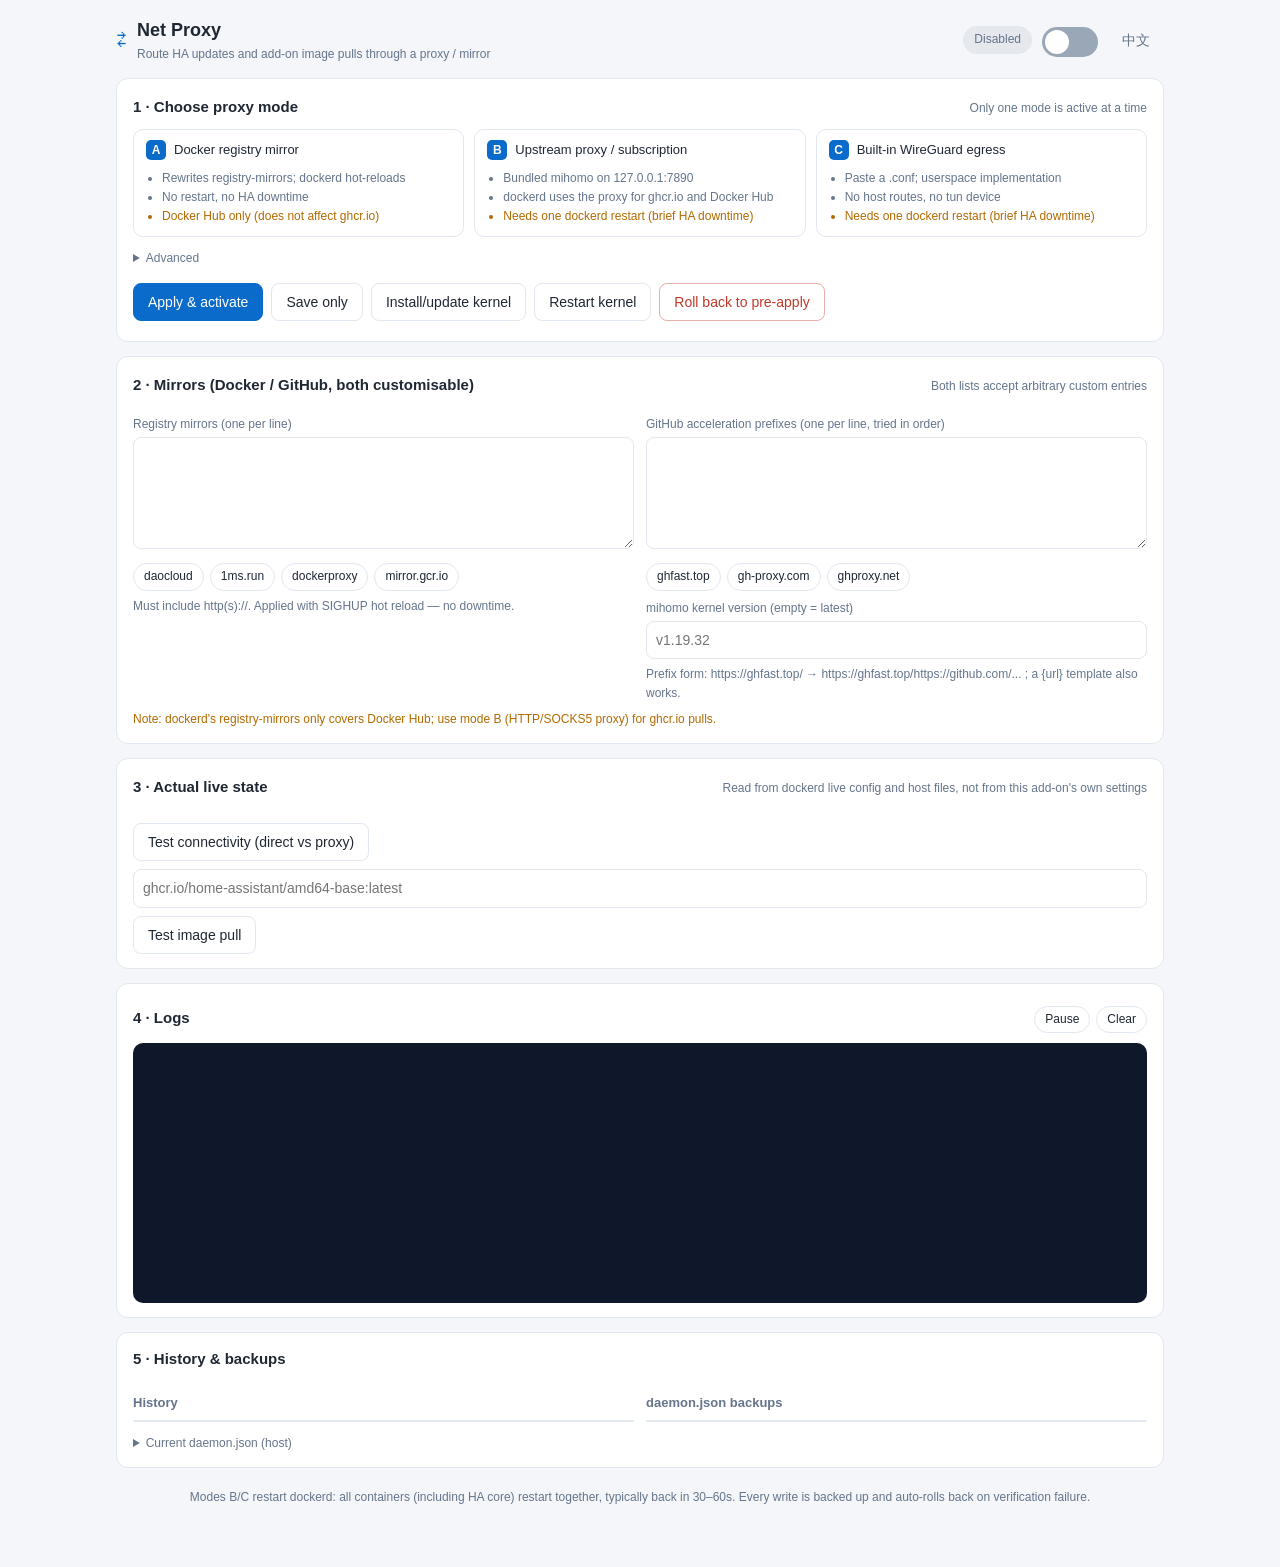
==== netproxy/static/index.html @ 16fc3b44 "feat: Net Proxy 取代旧代理加速器（预构建镜像 + 三种代理方式 + 可自定义 Docker/GitHub 镜像源） 旧 proxy-accelerator 已移除；新增 netprox" ====
<!DOCTYPE html>
<html lang="zh-CN">
<head>
<meta charset="utf-8">
<meta name="viewport" content="width=device-width, initial-scale=1">
<title>网络代理 · Net Proxy</title>
<link rel="stylesheet" href="style.css">
</head>
<body>
<div id="app">

  <header class="topbar">
    <div class="brand">
      <span class="logo">⇄</span>
      <div>
        <h1 data-i18n="title">网络代理</h1>
        <div class="sub" data-i18n="subtitle">让 HA 系统更新与插件安装的镜像拉取走代理 / 加速源</div>
      </div>
    </div>
    <div class="top-right">
      <div id="statePill" class="pill pill-off" data-i18n="state_off">未启用</div>
      <label class="switch" title="总开关">
        <input type="checkbox" id="master">
        <span class="slider"></span>
      </label>
      <button class="ghost" id="langBtn">EN</button>
    </div>
  </header>

  <div id="banners"></div>

  <section class="card">
    <div class="card-head">
      <h2 data-i18n="sec_mode">1 · 选择代理方式</h2>
      <span class="hint" data-i18n="sec_mode_hint">同一时间只启用一种方式</span>
    </div>
    <div class="modes">
      <div class="mode" data-mode="docker_mirror">
        <div class="mode-head"><b>A</b><span data-i18n="mode_a">Docker 加速镜像</span></div>
        <ul>
          <li data-i18n="mode_a_l1">改写 registry-mirrors，dockerd 热加载</li>
          <li data-i18n="mode_a_l2">不重启、不中断 HA</li>
          <li class="warn" data-i18n="mode_a_l3">只对 Docker Hub 生效（ghcr.io 不受它影响）</li>
        </ul>
      </div>
      <div class="mode" data-mode="upstream_proxy">
        <div class="mode-head"><b>B</b><span data-i18n="mode_b">上游代理 / 订阅</span></div>
        <ul>
          <li data-i18n="mode_b_l1">内置 mihomo，本地开 127.0.0.1:7890</li>
          <li data-i18n="mode_b_l2">dockerd 走代理，覆盖 ghcr.io 与 Docker Hub</li>
          <li class="warn" data-i18n="mode_b_l3">需要重启一次 dockerd（HA 短暂中断）</li>
        </ul>
      </div>
      <div class="mode" data-mode="wireguard">
        <div class="mode-head"><b>C</b><span data-i18n="mode_c">内置 WireGuard 出口</span></div>
        <ul>
          <li data-i18n="mode_c_l1">粘贴 .conf 即可，userspace 实现</li>
          <li data-i18n="mode_c_l2">不改主机路由、不建 tun，风险小</li>
          <li class="warn" data-i18n="mode_c_l3">需要重启一次 dockerd（HA 短暂中断）</li>
        </ul>
      </div>
    </div>

    <div id="panel-docker_mirror" class="mode-panel">
      <div class="hint" data-i18n="mode_a_hint">
        加速镜像地址在下面的「镜像源」区域填写（可自由增删自定义条目）。
        改动只需要 SIGHUP 热加载，不会中断 HA。
      </div>
    </div>

    <div id="panel-upstream_proxy" class="mode-panel">
      <div class="grid2">
        <div>
          <label data-i18n="up_type">上游类型</label>
          <select id="up-type">
            <option value="none" data-i18n="up_none">不使用固定上游</option>
            <option value="http">HTTP</option>
            <option value="socks5">SOCKS5</option>
          </select>
        </div>
        <div>
          <label data-i18n="up_url">上游地址</label>
          <input id="up-url" placeholder="http://192.168.1.10:7890">
        </div>
        <div><label data-i18n="up_user">用户名（可空）</label><input id="up-user"></div>
        <div><label data-i18n="up_pass">密码（可空）</label><input id="up-pass" type="password"></div>
      </div>
      <hr>
      <div class="grid2">
        <div><label data-i18n="sub_url">订阅地址（Clash/mihomo）</label><input id="sub-url" placeholder="https://.../subscribe?token=..."></div>
        <div><label data-i18n="sub_name">订阅名称</label><input id="sub-name"></div>
      </div>
      <div class="hint" data-i18n="sub_hint">
        订阅由内核自己拉取；如果订阅地址也被墙，可把订阅内容保存成 /share/netproxy/subscription.yaml，
        内核会自动改用它作为本地订阅文件。
      </div>
    </div>

    <div id="panel-wireguard" class="mode-panel">
      <label data-i18n="wg_conf">WireGuard 配置（标准 .conf）</label>
      <textarea id="wg-config" rows="10" spellcheck="false" placeholder="[Interface]&#10;PrivateKey = ...&#10;Address = 10.0.0.2/32&#10;DNS = 1.1.1.1&#10;&#10;[Peer]&#10;PublicKey = ...&#10;AllowedIPs = 0.0.0.0/0&#10;Endpoint = vpn.example.com:51820"></textarea>
      <div class="chips"><button class="chip" id="wgParse" data-i18n="wg_check">解析并校验</button></div>
      <div id="wgResult" class="hint"></div>
    </div>

    <details class="adv">
      <summary data-i18n="advanced">高级设置</summary>
      <div class="grid2">
        <div><label data-i18n="dns">DNS（每行一个）</label><textarea id="dns" rows="3" spellcheck="false"></textarea></div>
        <div>
          <label data-i18n="kernel_url">内核下载地址（可空）</label>
          <input id="kernel-url" placeholder="https://github.com/MetaCubeX/mihomo/releases/...">
          <label class="inline"><input type="checkbox" id="auto-rollback"> <span data-i18n="auto_rollback">代理不健康时自动回滚并关闭</span></label>
          <div class="grid2">
            <div><label data-i18n="health_s">容忍时长(秒)</label><input id="health-s" type="number" min="30" max="3600" step="30"></div>
            <div><label data-i18n="apply_t">应用超时(秒)</label><input id="apply-t" type="number" min="30" max="900" step="30"></div>
          </div>
        </div>
      </div>
    </details>

    <div class="actions">
      <button class="primary" id="btnApply" data-i18n="btn_apply">应用并生效</button>
      <button id="btnSave" data-i18n="btn_save">仅保存</button>
      <button id="btnInstall" data-i18n="btn_install_kernel">安装/更新内核</button>
      <button id="btnKernelRestart" data-i18n="btn_kernel_restart">重启内核</button>
      <button class="danger" id="btnRollback" data-i18n="btn_rollback">回滚到应用前</button>
    </div>
    <div id="applyHint" class="hint"></div>
  </section>

  <section class="card">
    <div class="card-head">
      <h2 data-i18n="sec_mirrors">2 · 镜像源（Docker / GitHub 均可自定义）</h2>
      <span class="hint" data-i18n="sec_mirrors_hint">两类都可以增删自定义条目，不限于内置的几个</span>
    </div>
    <div class="grid2">
      <div>
        <label data-i18n="mirrors">Docker 加速镜像地址（每行一个）</label>
        <textarea id="mirrors" rows="5" spellcheck="false"></textarea>
        <div class="chips">
          <button class="chip" data-fill="https://docker.m.daocloud.io">daocloud</button>
          <button class="chip" data-fill="https://docker.1ms.run">1ms.run</button>
          <button class="chip" data-fill="https://dockerproxy.net">dockerproxy</button>
          <button class="chip" data-fill="https://mirror.gcr.io">mirror.gcr.io</button>
        </div>
        <div class="hint" data-i18n="mirrors_hint">地址需带 http(s)://；写入 dockerd 的 registry-mirrors，热加载生效。</div>
      </div>
      <div>
        <label data-i18n="gh_mirrors">GitHub 加速源（每行一个，按顺序自动回退）</label>
        <textarea id="gh-mirrors" rows="5" spellcheck="false"></textarea>
        <div class="chips">
          <button class="chip" data-fill-gh="https://ghfast.top/">ghfast.top</button>
          <button class="chip" data-fill-gh="https://gh-proxy.com/">gh-proxy.com</button>
          <button class="chip" data-fill-gh="https://ghproxy.net/">ghproxy.net</button>
        </div>
        <label data-i18n="kernel_ver">mihomo 内核版本（可空 = 最新）</label>
        <input id="kernel-ver" placeholder="v1.19.32">
        <div class="hint" data-i18n="gh_hint">
          前缀式：https://ghfast.top/ → https://ghfast.top/https://github.com/... ；
          也支持含 {url} 的模板。插件下载内核、访问 GitHub 时按顺序尝试。
        </div>
      </div>
    </div>
    <div class="hint warn" data-i18n="ghcr_note">
      注意：dockerd 的 registry-mirrors 只对 Docker Hub 生效，ghcr.io 的镜像拉取请用方式 B（HTTP/SOCKS5 代理）。
    </div>
  </section>

  <section class="card">
    <div class="card-head">
      <h2 data-i18n="sec_verify">3 · 真实生效状态</h2>
      <span class="hint" data-i18n="sec_verify_hint">数据来自 dockerd 实时配置与宿主机文件，不是只看插件自己的设置</span>
    </div>
    <div class="grid3" id="verifyGrid"></div>
    <div class="actions">
      <button id="btnTest" data-i18n="btn_test">检测连通性（直连 vs 代理）</button>
      <input id="pullImage" placeholder="ghcr.io/home-assistant/amd64-base:latest" style="min-width:280px">
      <button id="btnPullTest" data-i18n="btn_pull">实测拉取镜像</button>
    </div>
    <div id="testOut"></div>
  </section>

  <section class="card">
    <div class="card-head">
      <h2 data-i18n="sec_log">4 · 运行日志</h2>
      <div class="chips">
        <button class="chip" id="btnPauseLog" data-i18n="btn_pause">暂停</button>
        <button class="chip" id="btnClearLog" data-i18n="btn_clear_view">清屏</button>
      </div>
    </div>
    <pre id="log" class="log"></pre>
  </section>

  <section class="card">
    <div class="card-head"><h2 data-i18n="sec_hist">5 · 变更历史与备份</h2></div>
    <div class="grid2">
      <div><h3 data-i18n="hist">变更历史</h3><div id="hist" class="list"></div></div>
      <div><h3 data-i18n="backups">daemon.json 备份</h3><div id="backups" class="list"></div></div>
    </div>
    <details class="adv">
      <summary data-i18n="raw">当前 daemon.json（宿主）</summary>
      <pre id="rawJson" class="log"></pre>
    </details>
  </section>

  <footer>
    <span data-i18n="footer">
      提示：方式 B/C 会重启 dockerd，所有容器（含 HA 核心）会一起重启，通常 30–60 秒恢复。
      所有写入都会先备份，校验失败会自动回滚。
    </span>
  </footer>
</div>
<script src="app.js"></script>
</body>
</html>
---- netproxy/static/style.css ----
:root{
  --bg:#f4f6f9; --card:#fff; --fg:#1f2733; --muted:#65758b; --line:#e2e8f0;
  --accent:#0b6bcb; --accent2:#0e8f5a; --warn:#b26a00; --err:#c0392b;
  --code:#0f172a; --codefg:#d6e2f0;
}
@media (prefers-color-scheme: dark){
  :root{ --bg:#0f141b; --card:#161d26; --fg:#e6edf5; --muted:#93a3b8; --line:#26313d;
         --code:#0b1119; --codefg:#cfe0f2; }
}
*{box-sizing:border-box}
body{margin:0;background:var(--bg);color:var(--fg);
  font:14px/1.6 -apple-system,BlinkMacSystemFont,"Segoe UI","PingFang SC","Microsoft YaHei",sans-serif}
#app{max-width:1080px;margin:0 auto;padding:16px 16px 60px}
h1{font-size:18px;margin:0}
h2{font-size:15px;margin:0}
h3{font-size:13px;margin:12px 0 6px;color:var(--muted)}
.topbar{display:flex;justify-content:space-between;align-items:center;gap:12px;flex-wrap:wrap;margin-bottom:14px}
.brand{display:flex;align-items:center;gap:10px}
.logo{font-size:22px;color:var(--accent)}
.sub{color:var(--muted);font-size:12px}
.top-right{display:flex;align-items:center;gap:10px}
.card{background:var(--card);border:1px solid var(--line);border-radius:12px;padding:14px 16px;margin-bottom:14px}
.card-head{display:flex;justify-content:space-between;align-items:baseline;gap:10px;flex-wrap:wrap;margin-bottom:10px}
.hint{color:var(--muted);font-size:12px;margin-top:6px}
.warn{color:var(--warn)}
.pill{padding:3px 10px;border-radius:20px;font-size:12px;border:1px solid var(--line)}
.pill-on{background:rgba(14,143,90,.12);color:var(--accent2);border-color:rgba(14,143,90,.35)}
.pill-off{background:rgba(120,130,145,.12);color:var(--muted)}
.pill-wait{background:rgba(178,106,0,.14);color:var(--warn);border-color:rgba(178,106,0,.35)}
.pill-err{background:rgba(192,57,43,.12);color:var(--err);border-color:rgba(192,57,43,.35)}
.switch{position:relative;display:inline-block;width:56px;height:30px;flex:none}
.switch input{display:none}
.slider{position:absolute;inset:0;background:#9aa7b6;border-radius:30px;transition:.2s;cursor:pointer}
.slider:before{content:"";position:absolute;width:24px;height:24px;left:3px;top:3px;background:#fff;border-radius:50%;transition:.2s}
.switch input:checked + .slider{background:var(--accent2)}
.switch input:checked + .slider:before{transform:translateX(26px)}
button{font:inherit;padding:7px 14px;border-radius:8px;border:1px solid var(--line);
  background:transparent;color:var(--fg);cursor:pointer}
button:hover{border-color:var(--accent)}
button.primary{background:var(--accent);border-color:var(--accent);color:#fff}
button.danger{color:var(--err);border-color:rgba(192,57,43,.4)}
button.ghost{border:none;color:var(--muted)}
button[disabled]{opacity:.5;cursor:not-allowed}
.chip{padding:3px 10px;font-size:12px;border-radius:20px}
.chips{display:flex;gap:6px;flex-wrap:wrap;margin-top:8px}
input,select,textarea{width:100%;padding:7px 9px;border:1px solid var(--line);border-radius:8px;
  background:transparent;color:var(--fg);font:inherit}
textarea{font-family:ui-monospace,Menlo,Consolas,monospace;font-size:12px;resize:vertical}
label{display:block;font-size:12px;color:var(--muted);margin:8px 0 3px}
label.inline{display:flex;align-items:center;gap:6px;color:var(--fg);font-size:13px}
label.inline input{width:auto}
.modes{display:grid;grid-template-columns:repeat(auto-fit,minmax(230px,1fr));gap:10px}
.mode{border:1.5px solid var(--line);border-radius:10px;padding:10px 12px;cursor:pointer;transition:.15s}
.mode:hover{border-color:var(--accent)}
.mode.active{border-color:var(--accent);background:rgba(11,107,203,.06)}
.mode-head{display:flex;align-items:center;gap:8px;font-size:13px}
.mode-head b{display:inline-flex;width:20px;height:20px;align-items:center;justify-content:center;
  background:var(--accent);color:#fff;border-radius:5px;font-size:12px}
.mode ul{margin:8px 0 0;padding-left:16px;color:var(--muted);font-size:12px}
.mode-panel{display:none;margin-top:14px;padding-top:12px;border-top:1px dashed var(--line)}
.mode-panel.active{display:block}
.grid2{display:grid;grid-template-columns:1fr 1fr;gap:12px}
.grid3{display:grid;grid-template-columns:repeat(auto-fit,minmax(220px,1fr));gap:10px}
@media (max-width:640px){.grid2{grid-template-columns:1fr}}
.actions{display:flex;gap:8px;flex-wrap:wrap;align-items:center;margin-top:14px}
hr{border:none;border-top:1px dashed var(--line);margin:12px 0}
.adv{margin-top:12px}
.adv summary{cursor:pointer;color:var(--muted);font-size:12px}
.kv{border:1px solid var(--line);border-radius:10px;padding:10px 12px}
.kv .k{font-size:11px;text-transform:uppercase;letter-spacing:.04em;color:var(--muted)}
.kv .v{font-family:ui-monospace,Menlo,Consolas,monospace;font-size:12px;word-break:break-all;margin-top:4px}
.v-ok{color:var(--accent2)} .v-bad{color:var(--err)} .v-warn{color:var(--warn)}
.log{background:var(--code);color:var(--codefg);border-radius:10px;padding:10px;height:260px;
  overflow:auto;font-family:ui-monospace,Menlo,Consolas,monospace;font-size:11.5px;white-space:pre-wrap;margin:8px 0 0}
.list{max-height:220px;overflow:auto;border:1px solid var(--line);border-radius:10px}
.list .row{padding:7px 10px;border-bottom:1px solid var(--line);font-size:12px;display:flex;justify-content:space-between;gap:8px}
.list .row:last-child{border-bottom:none}
.list .row .t{color:var(--muted);font-size:11px}
.banner{padding:9px 12px;border-radius:10px;margin-bottom:10px;font-size:13px;border:1px solid}
.banner.warn{background:rgba(178,106,0,.1);border-color:rgba(178,106,0,.35);color:var(--warn)}
.banner.err{background:rgba(192,57,43,.1);border-color:rgba(192,57,43,.35);color:var(--err)}
.banner.ok{background:rgba(14,143,90,.1);border-color:rgba(14,143,90,.35);color:var(--accent2)}
footer{color:var(--muted);font-size:12px;text-align:center;margin-top:20px}
.spin{display:inline-block;animation:sp 1s linear infinite}
@keyframes sp{to{transform:rotate(360deg)}}
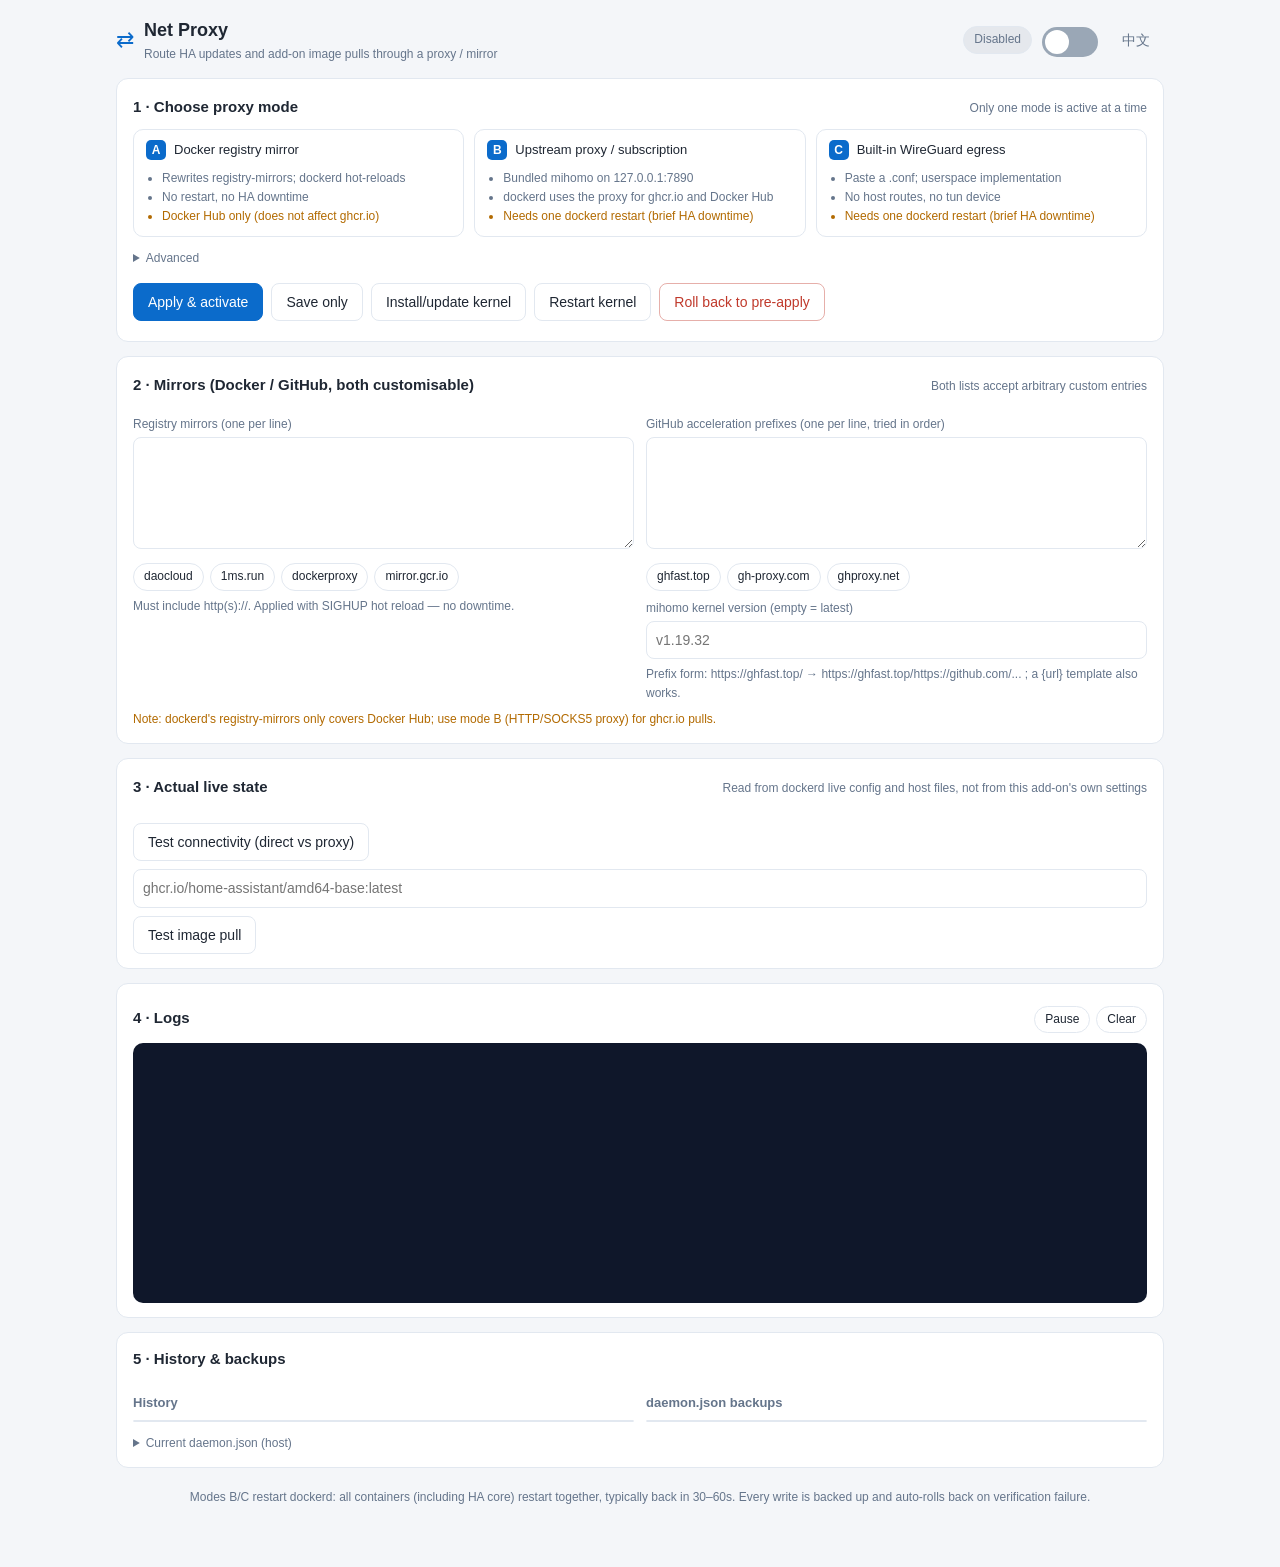
==== commit 7533c9a9: "chore(0.1.19): 示例地址改为 RFC 5737 文档保留地址 上游代理示例 192.168.1.10 → 192.0.2.10（RFC 5737 文档专用段，不会与任何真实内网重叠）。 " ====
--- a/netproxy/static/index.html
+++ b/netproxy/static/index.html
@@ -80,7 +80,7 @@
         </div>
         <div>
           <label data-i18n="up_url">上游地址</label>
-          <input id="up-url" placeholder="http://192.168.1.10:7890">
+          <input id="up-url" placeholder="http://192.0.2.10:7890">
         </div>
         <div><label data-i18n="up_user">用户名（可空）</label><input id="up-user"></div>
         <div><label data-i18n="up_pass">密码（可空）</label><input id="up-pass" type="password"></div>
@@ -111,6 +111,7 @@
           <label data-i18n="kernel_url">内核下载地址（可空）</label>
           <input id="kernel-url" placeholder="https://github.com/MetaCubeX/mihomo/releases/...">
           <label class="inline"><input type="checkbox" id="auto-rollback"> <span data-i18n="auto_rollback">代理不健康时自动回滚并关闭</span></label>
+          <label class="inline"><input type="checkbox" id="mirror-hc"> <span data-i18n="mirror_hc">应用前探测镜像源（剔除死源、最快的排前面）</span></label>
           <div class="grid2">
             <div><label data-i18n="health_s">容忍时长(秒)</label><input id="health-s" type="number" min="30" max="3600" step="30"></div>
             <div><label data-i18n="apply_t">应用超时(秒)</label><input id="apply-t" type="number" min="30" max="900" step="30"></div>
@@ -127,6 +128,7 @@
       <button class="danger" id="btnRollback" data-i18n="btn_rollback">回滚到应用前</button>
     </div>
     <div id="applyHint" class="hint"></div>
+    <div id="noProxy"></div>
   </section>
 
   <section class="card">
@@ -209,6 +211,7 @@
       提示：方式 B/C 会重启 dockerd，所有容器（含 HA 核心）会一起重启，通常 30–60 秒恢复。
       所有写入都会先备份，校验失败会自动回滚。
     </span>
+    <div><span id="ver" class="ver"></span></div>
   </footer>
 </div>
 <script src="app.js"></script>
--- a/netproxy/static/style.css
+++ b/netproxy/static/style.css
@@ -21,7 +21,7 @@
 .top-right{display:flex;align-items:center;gap:10px}
 .card{background:var(--card);border:1px solid var(--line);border-radius:12px;padding:14px 16px;margin-bottom:14px}
 .card-head{display:flex;justify-content:space-between;align-items:baseline;gap:10px;flex-wrap:wrap;margin-bottom:10px}
-.hint{color:var(--muted);font-size:12px;margin-top:6px}
+.hint{color:var(--muted);font-size:12px;margin-top:6px;overflow-wrap:anywhere}
 .warn{color:var(--warn)}
 .pill{padding:3px 10px;border-radius:20px;font-size:12px;border:1px solid var(--line)}
 .pill-on{background:rgba(14,143,90,.12);color:var(--accent2);border-color:rgba(14,143,90,.35)}
@@ -81,5 +81,11 @@
 .banner.err{background:rgba(192,57,43,.1);border-color:rgba(192,57,43,.35);color:var(--err)}
 .banner.ok{background:rgba(14,143,90,.1);border-color:rgba(14,143,90,.35);color:var(--accent2)}
 footer{color:var(--muted);font-size:12px;text-align:center;margin-top:20px}
+.ver{color:var(--muted);font-size:11px;font-family:ui-monospace,Menlo,Consolas,monospace;opacity:.75}
 .spin{display:inline-block;animation:sp 1s linear infinite}
 @keyframes sp{to{transform:rotate(360deg)}}
+
+/* NoProxy 这类"逗号分隔、没有空格"的长串：必须允许在任意位置断行，否则会撑破卡片 */
+.noproxy{font-family:ui-monospace,Menlo,Consolas,monospace;font-size:11px;color:var(--muted);
+  word-break:break-all;max-height:120px;overflow:auto;margin-top:6px;
+  border:1px solid var(--line);border-radius:8px;padding:8px 10px}
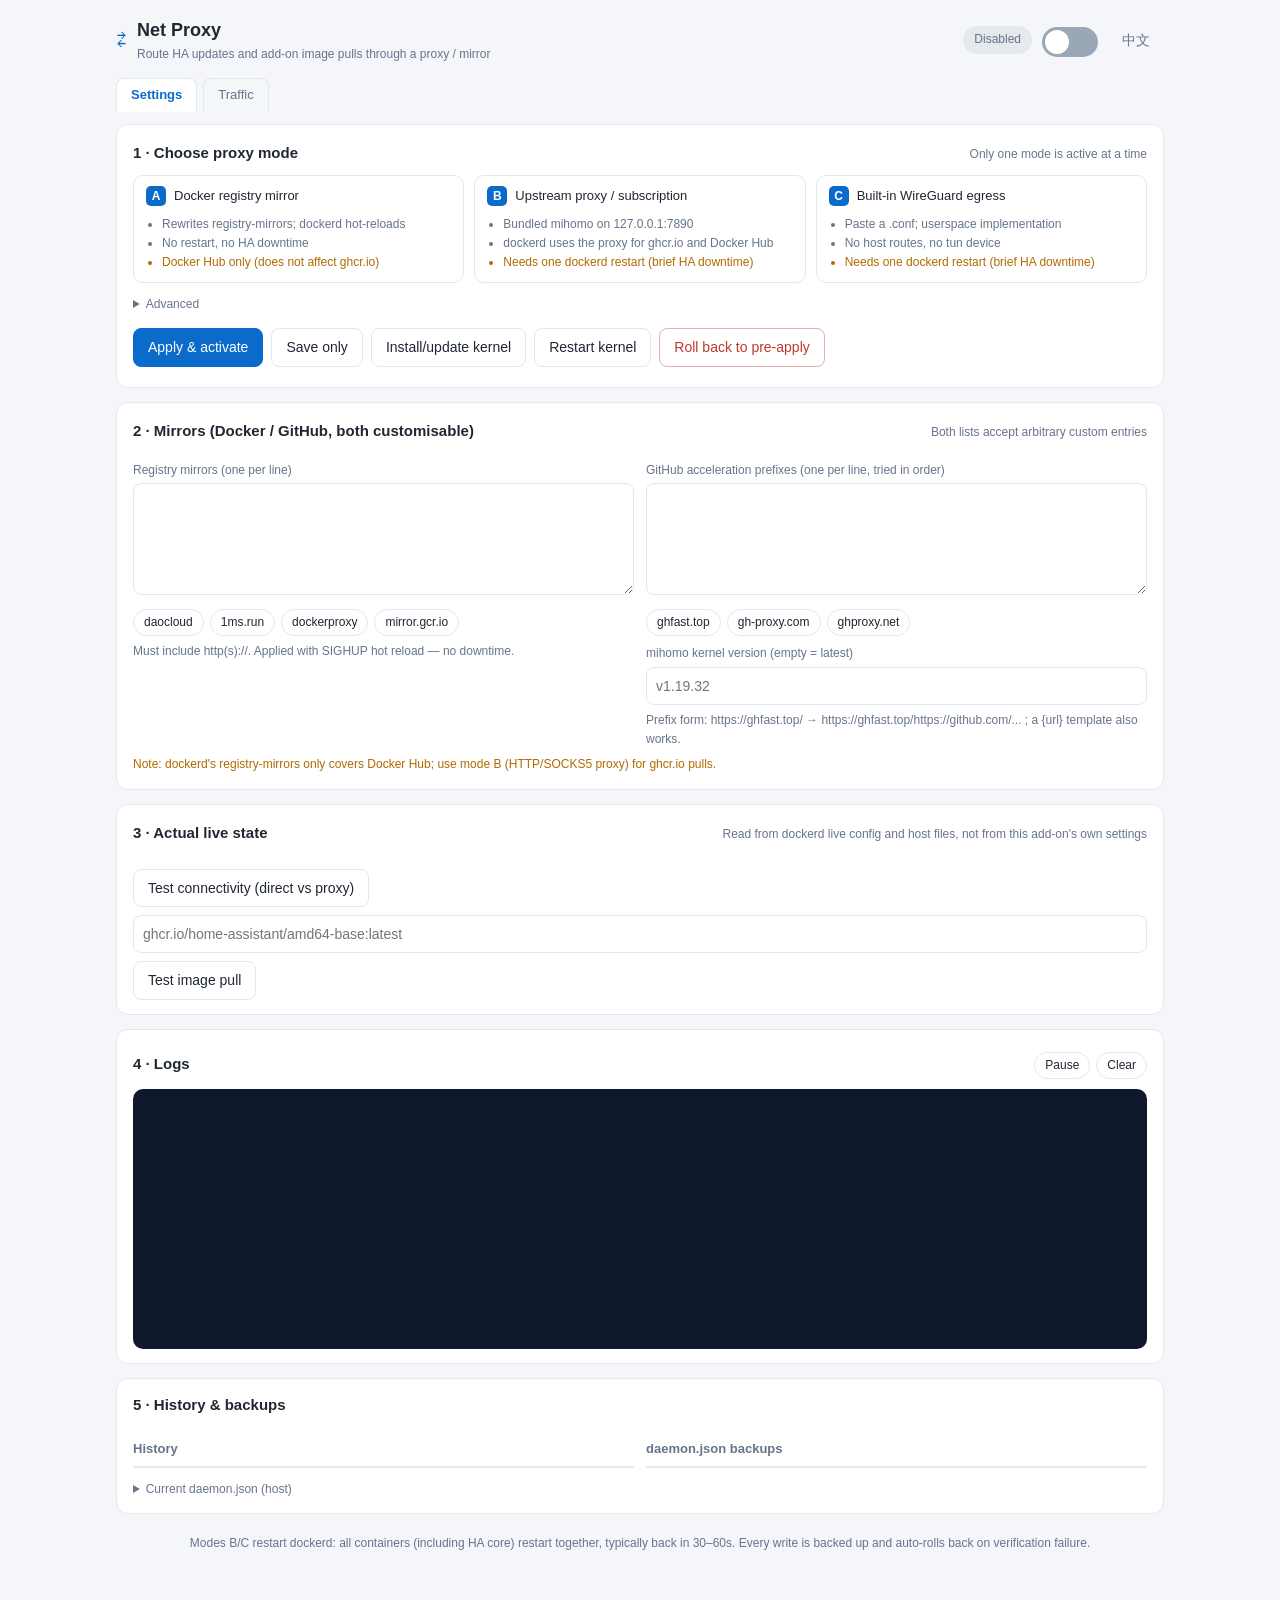
==== commit dfbedbb2: "feat(0.1.20): 新增流量统计页（按应用 / 目标 / 出口归因） - app/traffic.py：两条采集通道   * mihomo /connections（方式 B/C）：进程名 +" ====
--- a/netproxy/static/index.html
+++ b/netproxy/static/index.html
@@ -29,6 +29,13 @@
 
   <div id="banners"></div>
 
+  <nav class="tabs">
+    <button class="tab active" id="tabSettings" data-i18n="nav_settings">设置</button>
+    <button class="tab" id="tabTraffic" data-i18n="nav_traffic">流量统计</button>
+  </nav>
+
+  <div id="view-settings" class="view active">
+
   <section class="card">
     <div class="card-head">
       <h2 data-i18n="sec_mode">1 · 选择代理方式</h2>
@@ -205,6 +212,46 @@
       <pre id="rawJson" class="log"></pre>
     </details>
   </section>
+
+  </div><!-- /view-settings -->
+
+  <div id="view-traffic" class="view">
+    <section class="card">
+      <div class="card-head">
+        <h2 data-i18n="t_title">流量统计</h2>
+        <div class="chips">
+          <button class="chip tab active" id="tWinSession" data-i18n="t_win_session">本次运行</button>
+          <button class="chip tab" id="tWinToday" data-i18n="t_win_today">今日</button>
+          <button class="chip" id="tReset" data-i18n="t_reset">清零</button>
+        </div>
+      </div>
+      <div class="grid3">
+        <div class="kv"><div class="k" data-i18n="t_up">上行</div><div class="v" id="tUp">—</div></div>
+        <div class="kv"><div class="k" data-i18n="t_down">下行</div><div class="v" id="tDown">—</div></div>
+        <div class="kv"><div class="k" data-i18n="t_conns">连接数</div><div class="v" id="tConns">—</div></div>
+      </div>
+      <div class="hint" id="tSource"></div>
+      <div class="hint warn" id="tNote"></div>
+
+      <div class="grid2" style="margin-top:14px">
+        <div>
+          <h3 data-i18n="t_by_app">按应用（进程 / 容器）</h3>
+          <div class="list" id="tApps"></div>
+        </div>
+        <div>
+          <h3 data-i18n="t_by_target">按目标（镜像源 / registry / 域名）</h3>
+          <div class="list" id="tTargets"></div>
+        </div>
+      </div>
+      <h3 data-i18n="t_by_chain">按出口（直连 / 代理节点）</h3>
+      <div class="list" id="tChains"></div>
+
+      <details class="adv">
+        <summary data-i18n="t_daily">近 7 天总量</summary>
+        <div class="list" id="tDaily"></div>
+      </details>
+    </section>
+  </div><!-- /view-traffic -->
 
   <footer>
     <span data-i18n="footer">
--- a/netproxy/static/style.css
+++ b/netproxy/static/style.css
@@ -89,3 +89,15 @@
 .noproxy{font-family:ui-monospace,Menlo,Consolas,monospace;font-size:11px;color:var(--muted);
   word-break:break-all;max-height:120px;overflow:auto;margin-top:6px;
   border:1px solid var(--line);border-radius:8px;padding:8px 10px}
+
+/* 页签（设置 / 流量统计） */
+.tabs{display:flex;gap:6px;margin-bottom:12px}
+.tab{padding:6px 14px;border-radius:8px 8px 0 0;border:1px solid var(--line);border-bottom:none;
+  background:transparent;color:var(--muted);font-size:13px}
+.tab.active{background:var(--card);color:var(--accent);font-weight:600}
+.view{display:none}
+.view.active{display:block}
+/* 流量页：名称 + 数值两列，数值右对齐不换行 */
+.list .row .n{overflow:hidden;text-overflow:ellipsis;white-space:nowrap;max-width:60%}
+.list .row .b{font-family:ui-monospace,Menlo,Consolas,monospace;white-space:nowrap;color:var(--fg)}
+.list .row .sub{color:var(--muted);font-size:11px}
